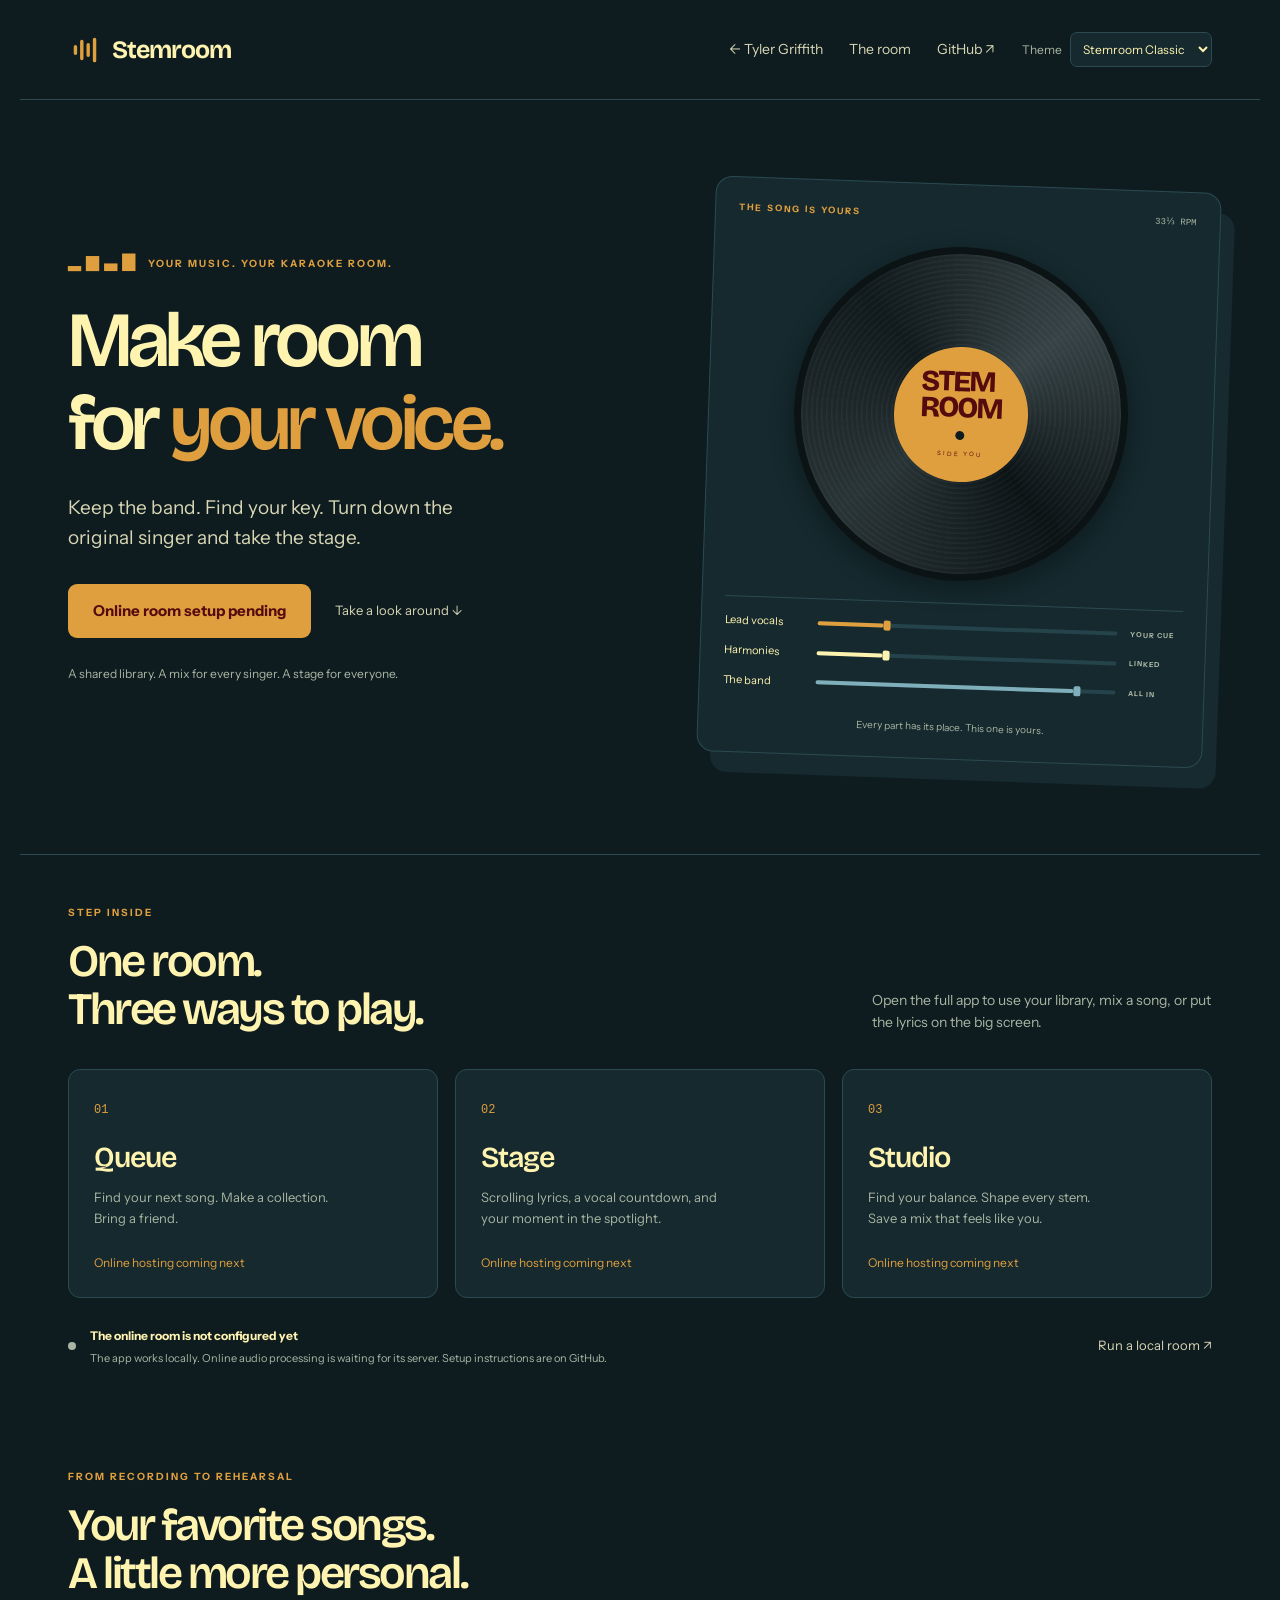
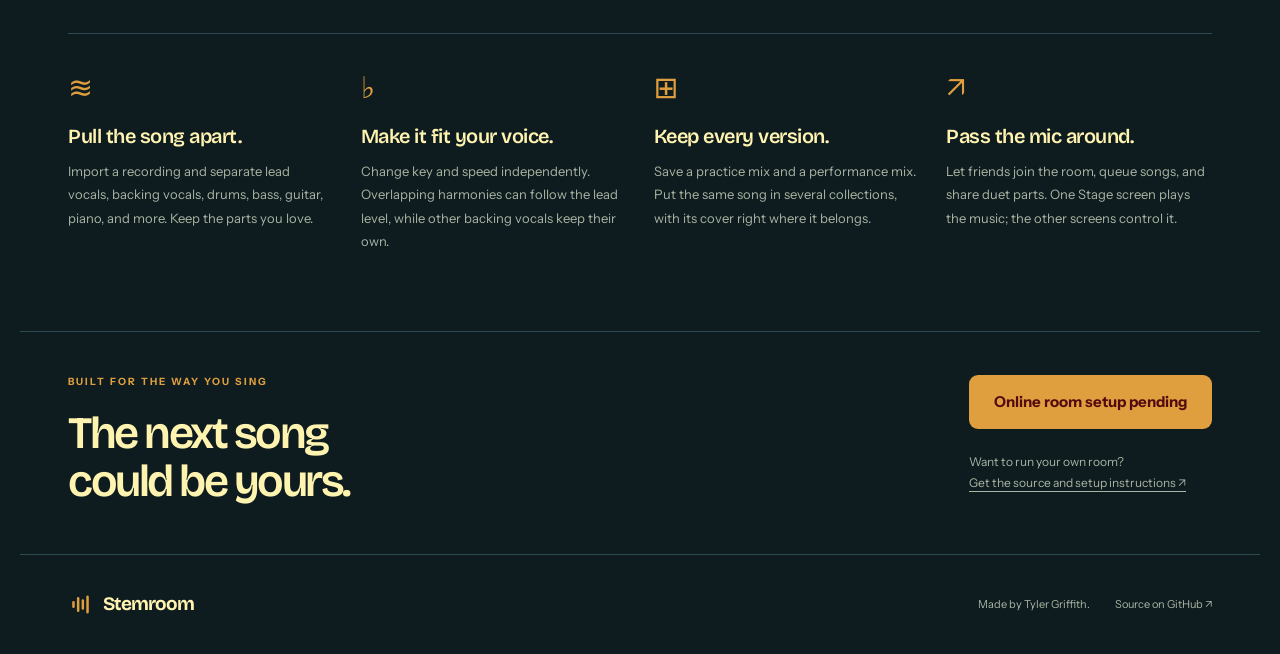
==== docs/index.html @ 7de2abfe "Publish Stemroom app, tests, website, and deployment guide" ====
<!doctype html>
<html lang="en">
<head>
  <meta charset="utf-8">
  <meta name="viewport" content="width=device-width, initial-scale=1">
  <meta name="description" content="Stemroom turns your music into your karaoke room. Separate stems, save your mixes, find your key, and sing together.">
  <meta name="theme-color" content="#0E1C20">
  <title>Stemroom · Make room for your voice</title>
  <script src="assets/themes.js"></script>
  <link rel="icon" href="assets/favicon.svg" type="image/svg+xml">
  <link rel="preconnect" href="https://fonts.googleapis.com">
  <link rel="preconnect" href="https://fonts.gstatic.com" crossorigin>
  <link href="https://fonts.googleapis.com/css2?family=Bricolage+Grotesque:opsz,wght@12..96,500..800&family=Instrument+Sans:wght@400..700&display=swap" rel="stylesheet">
  <link rel="stylesheet" href="assets/palette.css">
  <link rel="stylesheet" href="site.css">
  <script type="module" src="site.js"></script>
</head>
<body>
  <a class="skip" href="#main">Skip to content</a>
  <header class="site-header wrap">
    <a class="brand" href="./"><img src="assets/favicon.svg" width="34" height="34" alt="">Stemroom</a>
    <nav aria-label="Website"><a href="https://tylergriffith.us/">← Tyler Griffith</a><a href="#room">The room</a><a href="https://github.com/tyler-the-griffith/stemroom">GitHub ↗</a></nav>
    <label class="theme-label"><span>Theme</span><select id="theme" aria-label="Site theme"></select></label>
  </header>
  <main id="main">
    <section class="hero wrap" aria-labelledby="hero-title">
      <div class="hero-copy">
        <p class="eyebrow"><span class="tiny-bars" aria-hidden="true">▂ ▆ ▃ ▇</span> YOUR MUSIC. YOUR KARAOKE ROOM.</p>
        <h1 id="hero-title">Make room<br>for <em>your voice.</em></h1>
        <p class="intro">Keep the band. Find your key. Turn down the original singer and take the stage.</p>
        <div class="actions"><a class="button primary launch" href="#room">Open Stemroom <span aria-hidden="true">↗</span></a><a class="text-link" href="#how">Take a look around <span aria-hidden="true">↓</span></a></div>
        <p class="small hero-note">A shared library. A mix for every singer. A stage for everyone.</p>
      </div>
      <div class="record-panel" aria-label="Illustration of a record separated into vocal and instrumental tracks">
        <div class="record-top"><span class="eyebrow">THE SONG IS YOURS</span><span class="mono">33⅓ RPM</span></div>
        <div class="record"><div class="record-label"><span>STEM<br>ROOM</span><i></i><small>SIDE YOU</small></div></div>
        <div class="mix-illustration">
          <div><span>Lead vocals</span><i style="--level:22%;--ink:var(--amber)"></i><b>YOUR CUE</b></div>
          <div><span>Harmonies</span><i style="--level:22%;--ink:var(--cream)"></i><b>LINKED</b></div>
          <div><span>The band</span><i style="--level:86%;--ink:var(--teal-light)"></i><b>ALL IN</b></div>
        </div>
        <p class="record-caption">Every part has its place. This one is yours.</p>
      </div>
    </section>

    <section class="room-section wrap" id="room" aria-labelledby="room-title">
      <div class="section-heading"><div><p class="eyebrow">STEP INSIDE</p><h2 id="room-title">One room.<br>Three ways to play.</h2></div><p>Open the full app to use your library, mix a song, or put the lyrics on the big screen.</p></div>
      <div class="room-links">
        <a class="room-link" data-route="#/" href="#connection"><span class="step">01</span><h3>Queue</h3><p>Find your next song. Make a collection. Bring a friend.</p><span class="route-action">Open the queue ↗</span></a>
        <a class="room-link" data-route="#/stage" href="#connection"><span class="step">02</span><h3>Stage</h3><p>Scrolling lyrics, a vocal countdown, and your moment in the spotlight.</p><span class="route-action">Take the stage ↗</span></a>
        <a class="room-link" data-route="#/studio" href="#connection"><span class="step">03</span><h3>Studio</h3><p>Find your balance. Shape every stem. Save a mix that feels like you.</p><span class="route-action">Open the studio ↗</span></a>
      </div>
      <div class="connection" id="connection"><span class="connection-mark" aria-hidden="true"></span><div><strong id="connection-title">Connecting the room</strong><p id="connection-description" role="status">Loading the app address…</p></div><a class="text-link" id="guest-link" href="#connection">Joining the party? ↗</a></div>
      <noscript><p>JavaScript is needed to load the current room address. You can still read the setup instructions on GitHub.</p></noscript>
    </section>

    <section class="how-section wrap" id="how" aria-labelledby="how-title">
      <div class="section-heading"><div><p class="eyebrow">FROM RECORDING TO REHEARSAL</p><h2 id="how-title">Your favorite songs.<br>A little more personal.</h2></div></div>
      <div class="features">
        <article><span class="feature-symbol" aria-hidden="true">≋</span><h3>Pull the song apart.</h3><p>Import a recording and separate lead vocals, backing vocals, drums, bass, guitar, piano, and more. Keep the parts you love.</p></article>
        <article><span class="feature-symbol" aria-hidden="true">♭</span><h3>Make it fit your voice.</h3><p>Change key and speed independently. Overlapping harmonies can follow the lead level, while other backing vocals keep their own.</p></article>
        <article><span class="feature-symbol" aria-hidden="true">⊞</span><h3>Keep every version.</h3><p>Save a practice mix and a performance mix. Put the same song in several collections, with its cover right where it belongs.</p></article>
        <article><span class="feature-symbol" aria-hidden="true">↗</span><h3>Pass the mic around.</h3><p>Let friends join the room, queue songs, and share duet parts. One Stage screen plays the music; the other screens control it.</p></article>
      </div>
    </section>

    <section class="closing wrap"><div><p class="eyebrow">BUILT FOR THE WAY YOU SING</p><h2>The next song<br>could be yours.</h2></div><div><a class="button primary launch" href="#room">Open Stemroom ↗</a><p class="small">Want to run your own room?<br><a href="https://github.com/tyler-the-griffith/stemroom#setup-from-scratch">Get the source and setup instructions ↗</a></p></div></section>
  </main>
  <footer class="wrap"><a class="brand" href="./"><img src="assets/favicon.svg" width="25" height="25" alt="">Stemroom</a><p>Made by Tyler Griffith.</p><a href="https://github.com/tyler-the-griffith/stemroom">Source on GitHub ↗</a></footer>
</body>
</html>
---- docs/assets/palette.css ----
/* Site-wide palette tokens. Artwork and instrument identification retain their own colors. */
:root {
  --bg: #0E1C20;
  --surface: #15292E;
  --surface-2: #1D363C;
  --surface-3: #25434A;
  --line: #2B4A52;
  --teal: #335C67;
  --teal-light: #7FAFBA;
  --cream: #FFF3B0;
  --text: #FFF3B0;
  --text-2: #D8D6B4;
  --muted: #A9B5A2;
  --dim: #849891;
  --amber: #E09F3E;
  --amber-soft: #3A3220;
  --red: #9E2A2B;
  --red-light: #D4605A;
  --maroon: #540B0E;
  --on-amber: #540B0E;
  --action: var(--amber);
  --on-action: var(--on-amber);
  --action-hover: color-mix(in srgb, var(--action), var(--cream) 22%);
  --danger-text: #F1A49E;
  --danger-soft: #3A1C1D;
  --cta-ink: var(--on-action);
  --cta-button: var(--maroon);

  --singer-0: #E09F3E;
  --singer-1: #7FAFBA;
  --singer-2: #D4605A;
  --singer-all: #FFF3B0;

  --display: 'Bricolage Grotesque', 'Avenir Next', system-ui, sans-serif;
  --body: 'Instrument Sans', system-ui, -apple-system, 'Segoe UI', sans-serif;
  --mono: 'JetBrains Mono', ui-monospace, 'SF Mono', monospace;

  --r-sm: 10px;
  --r: 14px;
  --r-lg: 22px;
  --r-xl: 28px;
  color-scheme: dark;
}

:root[data-theme="olive"] {
  --bg: #18210F;
  --surface: #283618;
  --surface-2: #344323;
  --surface-3: #425330;
  --line: #52633C;
  --teal: #606C38;
  --teal-light: #B7C78B;
  --cream: #FEFAE0;
  --text: #FEFAE0;
  --text-2: #E2DDC1;
  --muted: #BDC4A3;
  --dim: #A2B18D;
  --amber: #DDA15E;
  --amber-soft: #3C3421;
  --red: #813F18;
  --red-light: #E49B65;
  --maroon: #283618;
  --on-amber: #283618;
  --danger-soft: #432D21;
  --singer-0: #DDA15E;
  --singer-1: #B7C78B;
  --singer-2: #E49B65;
  --singer-all: #FEFAE0;
}

:root[data-theme="autumn"] {
  --bg: #261A13;
  --surface: #342217;
  --surface-2: #432818;
  --surface-3: #53331F;
  --line: #785438;
  --teal: #99582A;
  --teal-light: #E0B47C;
  --cream: #FFE6A7;
  --text: #FFE6A7;
  --text-2: #E8D3B2;
  --muted: #D0B89A;
  --dim: #BFA588;
  --amber: #BB9457;
  --amber-soft: #3B2A1A;
  --red: #6F1D1B;
  --red-light: #E29783;
  --maroon: #432818;
  --on-amber: #261A13;
  --danger-soft: #432321;
  --singer-0: #D9B475;
  --singer-1: #EDCF9C;
  --singer-2: #E29783;
  --singer-all: #FFE6A7;
}

:root[data-theme="ocean"] {
  --bg: #001E2D;
  --surface: #003049;
  --surface-2: #0C3F57;
  --surface-3: #194E66;
  --line: #35667C;
  --teal: #003049;
  --teal-light: #85B5D3;
  --cream: #FDF0D5;
  --text: #FDF0D5;
  --text-2: #D1E2E6;
  --muted: #A6C4D2;
  --dim: #91B5C8;
  --amber: #85B5D3;
  --amber-soft: #103E54;
  --red: #780000;
  --red-light: #F18A92;
  --maroon: #003049;
  --on-amber: #003049;
  --action: #C1121F;
  --on-action: #FDF0D5;
  --action-hover: #DA2633;
  --cta-button: #780000;
  --danger-soft: #42232D;
  --singer-0: #85B5D3;
  --singer-1: #F1CA90;
  --singer-2: #F18A92;
  --singer-all: #FDF0D5;
}
---- docs/site.css ----
*{box-sizing:border-box}html{scroll-behavior:smooth;scroll-padding-top:90px}body{margin:0;background:var(--bg);color:var(--text);font-family:var(--body);font-size:16px;line-height:1.6}a{color:inherit;text-decoration:none}button,select{font:inherit}a,select{touch-action:manipulation}a:focus-visible,select:focus-visible{outline:3px solid var(--amber);outline-offset:6px}a:hover{text-decoration:underline}img{display:block}.wrap{max-width:1240px;margin:auto;padding-left:48px;padding-right:48px}.site-header{min-height:100px;display:flex;align-items:center;gap:28px;border-bottom:1px solid var(--line)}.brand{display:inline-flex;gap:10px;align-items:center;font-family:var(--display);font-size:25px;font-weight:700;letter-spacing:-1px}.site-header nav{display:flex;gap:26px;margin-left:auto;font-size:14px;color:var(--text-2)}.theme-label{display:flex;align-items:center;gap:8px;font-size:12px;color:var(--muted)}select{max-width:150px;color:var(--text);background:var(--surface);border:1px solid var(--line);border-radius:7px;padding:8px;font-size:12px}.hero{display:grid;grid-template-columns:1.12fr 1fr;gap:72px;align-items:center;padding-top:84px;padding-bottom:94px}.eyebrow{font-size:10px;font-weight:700;letter-spacing:2px;color:var(--amber);margin:0 0 24px}.tiny-bars{font-size:17px;letter-spacing:1px;margin-right:8px}h1,h2,h3{font-family:var(--display);font-weight:600;line-height:1.06;margin:0;letter-spacing:-.055em}h1{font-size:clamp(54px,6.1vw,80px)}h1 em{font-style:normal;color:var(--amber)}.intro{font-size:19px;line-height:1.6;color:var(--text-2);max-width:430px;margin:28px 0 30px}.actions{display:flex;align-items:center;gap:24px;flex-wrap:wrap}.button{display:inline-flex;align-items:center;justify-content:center;gap:32px;min-height:54px;padding:14px 25px;border-radius:9px;font-size:15px;font-weight:700}.button:hover{text-decoration:none;background:var(--action-hover)}.primary{color:var(--on-action);background:var(--action)}.text-link{font-size:13px;color:var(--text-2)}.small{font-size:12px;line-height:1.8;color:var(--muted)}.hero-note{margin-top:25px;max-width:400px}.record-panel{position:relative;border:1px solid var(--line);border-radius:17px;padding:23px;background:var(--surface);transform:rotate(2deg);box-shadow:14px 20px 0 color-mix(in srgb,var(--teal) 22%,transparent)}.record-top{display:flex;align-items:center;justify-content:space-between}.record-top .eyebrow{margin:0;font-size:9px}.mono{font-family:var(--mono);font-size:9px;color:var(--muted)}.record{width:73%;aspect-ratio:1;border-radius:50%;margin:25px auto 22px;display:grid;place-items:center;background:repeating-radial-gradient(circle at center,transparent 0 3px,#ffffff0a 4px 5px),conic-gradient(from 140deg,#0b1315,#293436,#10191b,#364245,#0b1315);box-shadow:0 8px 24px #0005;border:7px solid #0b1315}.record-label{width:42%;aspect-ratio:1;border-radius:50%;background:var(--amber);color:var(--on-amber);display:flex;align-items:center;flex-direction:column;justify-content:center;gap:10px}.record-label span{font-family:var(--display);font-size:clamp(18px,2.3vw,30px);font-weight:800;line-height:.88;letter-spacing:-2px}.record-label i{width:9px;height:9px;border-radius:50%;background:var(--bg)}.record-label small{font-size:6px;letter-spacing:2px}.mix-illustration{border-top:1px solid var(--line);padding-top:15px;display:grid;gap:12px}.mix-illustration>div{display:grid;grid-template-columns:80px 1fr 52px;align-items:center;gap:13px;font-size:11px}.mix-illustration i{display:block;background:var(--surface-3);height:4px;position:relative;border-radius:4px}.mix-illustration i:before{content:"";display:block;width:var(--level);height:100%;background:var(--ink);border-radius:4px}.mix-illustration i:after{content:"";position:absolute;left:var(--level);top:-3px;width:7px;height:10px;background:var(--ink);border-radius:2px}.mix-illustration b{font-size:7px;letter-spacing:1px;color:var(--muted)}.record-caption{text-align:center;font-size:10px;color:var(--muted);margin:24px 0 0}.room-section{padding-top:50px;padding-bottom:65px;border-top:1px solid var(--line)}.section-heading{display:flex;align-items:flex-end;justify-content:space-between;gap:50px;margin-bottom:35px}.section-heading .eyebrow{margin-bottom:17px}h2{font-size:45px}.section-heading>p{max-width:340px;margin:0;color:var(--muted);font-size:14px}.room-links{display:grid;grid-template-columns:repeat(3,1fr);gap:17px}.room-link{background:var(--surface);border:1px solid var(--line);border-radius:12px;padding:25px;transition:background .15s,transform .15s}.room-link:hover{background:var(--surface-2);transform:translateY(-3px);text-decoration:none}.step{font-family:var(--mono);font-size:12px;color:var(--amber)}.room-link h3{font-size:29px;letter-spacing:-1px;margin:23px 0 13px}.room-link p{font-size:13px;color:var(--muted);max-width:240px;min-height:44px}.route-action{display:block;margin-top:22px;font-size:12px;color:var(--amber)}.connection{display:flex;align-items:center;gap:14px;padding:24px 0 0}.connection-mark{width:8px;height:8px;background:var(--muted);border-radius:50%;flex-shrink:0}.connection strong{font-size:12px}.connection p{font-size:11px;color:var(--muted);margin:2px 0}.connection .text-link{margin-left:auto;white-space:nowrap}.how-section{padding-top:35px;padding-bottom:65px}.features{display:grid;grid-template-columns:repeat(4,1fr);gap:27px;border-top:1px solid var(--line);padding-top:30px}.feature-symbol{display:block;font-size:30px;color:var(--amber);height:62px}.features h3{font-size:20px;letter-spacing:-.5px}.features p{font-size:13px;color:var(--muted);line-height:1.8}.closing{display:flex;justify-content:space-between;align-items:center;padding-top:42px;padding-bottom:48px;border-top:1px solid var(--line)}.closing .eyebrow{margin-bottom:20px}.closing .small{margin-top:22px}.closing .small a{text-decoration:underline;text-underline-offset:4px}footer{display:flex;gap:25px;align-items:center;border-top:1px solid var(--line);min-height:100px}footer .brand{font-size:19px}footer p{margin-left:auto;color:var(--muted);font-size:11px}footer>a:last-child{font-size:11px;color:var(--muted)}.skip{position:absolute;top:-70px;left:16px;background:var(--amber);color:var(--on-amber);padding:10px;z-index:10}.skip:focus{top:10px}@media(max-width:1000px){.wrap{padding-left:30px;padding-right:30px}.hero{gap:38px}.site-header{gap:18px}.site-header nav{gap:16px}.theme-label>span{display:none}.hero h1{font-size:60px}.features{grid-template-columns:repeat(2,1fr)}.record-panel{padding:18px}.hero .actions{gap:15px}}@media(max-width:700px){.wrap{padding-left:22px;padding-right:22px}.site-header{flex-wrap:wrap;padding-top:20px;padding-bottom:18px;gap:18px;min-height:auto}.site-header nav{order:3;width:100%;margin-left:0;justify-content:space-between}.theme-label{margin-left:auto}.theme-label select{max-width:135px}.hero{grid-template-columns:1fr;padding-top:45px;padding-bottom:55px;gap:42px}.hero h1{font-size:clamp(49px,10vw,72px)}.intro{font-size:17px;max-width:370px}.eyebrow{font-size:9px;letter-spacing:1.3px}.hero-note{margin-bottom:0}.record-panel{max-width:390px;justify-self:center;width:calc(100% - 16px)}.record-label span{font-size:30px}.section-heading{display:block}.section-heading>p{margin-top:22px}.room-links{grid-template-columns:1fr}.room-link{padding:22px}.room-link h3{margin-top:15px}.room-link p{max-width:none;min-height:0}.route-action{margin-top:16px}.room-section{padding-top:35px;padding-bottom:35px}h2{font-size:37px}.connection{flex-wrap:wrap}.connection>div{flex:1}.connection .text-link{margin-left:22px}.features{gap:24px;grid-template-columns:1fr 1fr}.features h3{font-size:20px;line-height:1.2}.features p{font-size:12px}.closing{display:block;padding-top:30px;padding-bottom:30px}.closing>div:last-child{margin-top:27px}footer{flex-wrap:wrap;gap:15px;padding-top:22px;padding-bottom:22px}footer p{margin-left:auto}footer>a:last-child{width:100%}}@media(prefers-reduced-motion:reduce){html{scroll-behavior:auto}.room-link{transition:none}.room-link:hover{transform:none}}
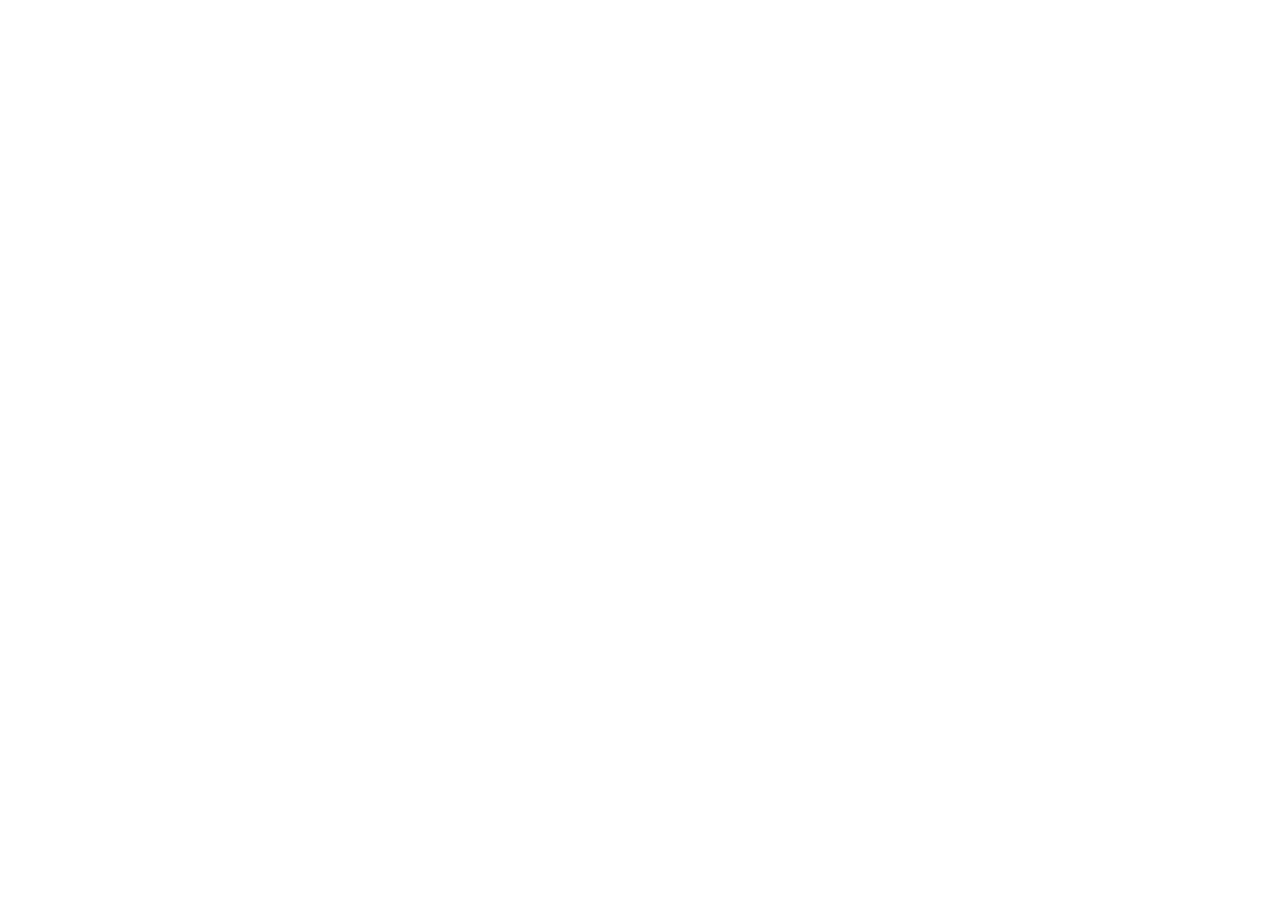
==== commit fcaf1f31: "Open Queue directly and remove Classic theme" ====
--- a/docs/index.html
+++ b/docs/index.html
@@ -3,69 +3,24 @@
 <head>
   <meta charset="utf-8">
   <meta name="viewport" content="width=device-width, initial-scale=1">
-  <meta name="description" content="Stemroom turns your music into your karaoke room. Separate stems, save your mixes, find your key, and sing together.">
-  <meta name="theme-color" content="#0E1C20">
-  <title>Stemroom · Make room for your voice</title>
-  <script src="assets/themes.js"></script>
+  <meta name="description" content="Open the Stemroom Queue to pick a song, browse your library, and sing together.">
+  <meta name="theme-color" content="#18210F">
+  <title>Stemroom · Queue</title>
+  <script>window.location.replace("https://lot-shore-precious-denied.trycloudflare.com/#/");</script>
+  <meta http-equiv="refresh" content="0; url=https://lot-shore-precious-denied.trycloudflare.com/#/">
   <link rel="icon" href="assets/favicon.svg" type="image/svg+xml">
-  <link rel="preconnect" href="https://fonts.googleapis.com">
-  <link rel="preconnect" href="https://fonts.gstatic.com" crossorigin>
-  <link href="https://fonts.googleapis.com/css2?family=Bricolage+Grotesque:opsz,wght@12..96,500..800&family=Instrument+Sans:wght@400..700&display=swap" rel="stylesheet">
-  <link rel="stylesheet" href="assets/palette.css">
-  <link rel="stylesheet" href="site.css">
-  <script type="module" src="site.js"></script>
+  <style>
+    :root { color-scheme: dark; font-family: system-ui, sans-serif; background: #18210F; color: #FEFAE0; }
+    body { margin: 0; padding: 2rem; }
+    main { max-width: 32rem; margin: 15vh auto; }
+    a { color: #DDA15E; }
+  </style>
 </head>
 <body>
-  <a class="skip" href="#main">Skip to content</a>
-  <header class="site-header wrap">
-    <a class="brand" href="./"><img src="assets/favicon.svg" width="34" height="34" alt="">Stemroom</a>
-    <nav aria-label="Website"><a href="https://tylergriffith.us/">← Tyler Griffith</a><a href="#room">The room</a><a href="https://github.com/tyler-the-griffith/stemroom">GitHub ↗</a></nav>
-    <label class="theme-label"><span>Theme</span><select id="theme" aria-label="Site theme"></select></label>
-  </header>
-  <main id="main">
-    <section class="hero wrap" aria-labelledby="hero-title">
-      <div class="hero-copy">
-        <p class="eyebrow"><span class="tiny-bars" aria-hidden="true">▂ ▆ ▃ ▇</span> YOUR MUSIC. YOUR KARAOKE ROOM.</p>
-        <h1 id="hero-title">Make room<br>for <em>your voice.</em></h1>
-        <p class="intro">Keep the band. Find your key. Turn down the original singer and take the stage.</p>
-        <div class="actions"><a class="button primary launch" href="#room">Open Stemroom <span aria-hidden="true">↗</span></a><a class="text-link" href="#how">Take a look around <span aria-hidden="true">↓</span></a></div>
-        <p class="small hero-note">A shared library. A mix for every singer. A stage for everyone.</p>
-      </div>
-      <div class="record-panel" aria-label="Illustration of a record separated into vocal and instrumental tracks">
-        <div class="record-top"><span class="eyebrow">THE SONG IS YOURS</span><span class="mono">33⅓ RPM</span></div>
-        <div class="record"><div class="record-label"><span>STEM<br>ROOM</span><i></i><small>SIDE YOU</small></div></div>
-        <div class="mix-illustration">
-          <div><span>Lead vocals</span><i style="--level:22%;--ink:var(--amber)"></i><b>YOUR CUE</b></div>
-          <div><span>Harmonies</span><i style="--level:22%;--ink:var(--cream)"></i><b>LINKED</b></div>
-          <div><span>The band</span><i style="--level:86%;--ink:var(--teal-light)"></i><b>ALL IN</b></div>
-        </div>
-        <p class="record-caption">Every part has its place. This one is yours.</p>
-      </div>
-    </section>
-
-    <section class="room-section wrap" id="room" aria-labelledby="room-title">
-      <div class="section-heading"><div><p class="eyebrow">STEP INSIDE</p><h2 id="room-title">One room.<br>Three ways to play.</h2></div><p>Open the full app to use your library, mix a song, or put the lyrics on the big screen.</p></div>
-      <div class="room-links">
-        <a class="room-link" data-route="#/" href="#connection"><span class="step">01</span><h3>Queue</h3><p>Find your next song. Make a collection. Bring a friend.</p><span class="route-action">Open the queue ↗</span></a>
-        <a class="room-link" data-route="#/stage" href="#connection"><span class="step">02</span><h3>Stage</h3><p>Scrolling lyrics, a vocal countdown, and your moment in the spotlight.</p><span class="route-action">Take the stage ↗</span></a>
-        <a class="room-link" data-route="#/studio" href="#connection"><span class="step">03</span><h3>Studio</h3><p>Find your balance. Shape every stem. Save a mix that feels like you.</p><span class="route-action">Open the studio ↗</span></a>
-      </div>
-      <div class="connection" id="connection"><span class="connection-mark" aria-hidden="true"></span><div><strong id="connection-title">Connecting the room</strong><p id="connection-description" role="status">Loading the app address…</p></div><a class="text-link" id="guest-link" href="#connection">Joining the party? ↗</a></div>
-      <noscript><p>JavaScript is needed to load the current room address. You can still read the setup instructions on GitHub.</p></noscript>
-    </section>
-
-    <section class="how-section wrap" id="how" aria-labelledby="how-title">
-      <div class="section-heading"><div><p class="eyebrow">FROM RECORDING TO REHEARSAL</p><h2 id="how-title">Your favorite songs.<br>A little more personal.</h2></div></div>
-      <div class="features">
-        <article><span class="feature-symbol" aria-hidden="true">≋</span><h3>Pull the song apart.</h3><p>Import a recording and separate lead vocals, backing vocals, drums, bass, guitar, piano, and more. Keep the parts you love.</p></article>
-        <article><span class="feature-symbol" aria-hidden="true">♭</span><h3>Make it fit your voice.</h3><p>Change key and speed independently. Overlapping harmonies can follow the lead level, while other backing vocals keep their own.</p></article>
-        <article><span class="feature-symbol" aria-hidden="true">⊞</span><h3>Keep every version.</h3><p>Save a practice mix and a performance mix. Put the same song in several collections, with its cover right where it belongs.</p></article>
-        <article><span class="feature-symbol" aria-hidden="true">↗</span><h3>Pass the mic around.</h3><p>Let friends join the room, queue songs, and share duet parts. One Stage screen plays the music; the other screens control it.</p></article>
-      </div>
-    </section>
-
-    <section class="closing wrap"><div><p class="eyebrow">BUILT FOR THE WAY YOU SING</p><h2>The next song<br>could be yours.</h2></div><div><a class="button primary launch" href="#room">Open Stemroom ↗</a><p class="small">Want to run your own room?<br><a href="https://github.com/tyler-the-griffith/stemroom#setup-from-scratch">Get the source and setup instructions ↗</a></p></div></section>
+  <main>
+    <h1>Opening Stemroom…</h1>
+    <p><a id="queue-link" href="https://lot-shore-precious-denied.trycloudflare.com/#/">Open the Queue</a></p>
+    <p><a href="https://tylergriffith.us/">← Tyler Griffith</a></p>
   </main>
-  <footer class="wrap"><a class="brand" href="./"><img src="assets/favicon.svg" width="25" height="25" alt="">Stemroom</a><p>Made by Tyler Griffith.</p><a href="https://github.com/tyler-the-griffith/stemroom">Source on GitHub ↗</a></footer>
 </body>
 </html>
